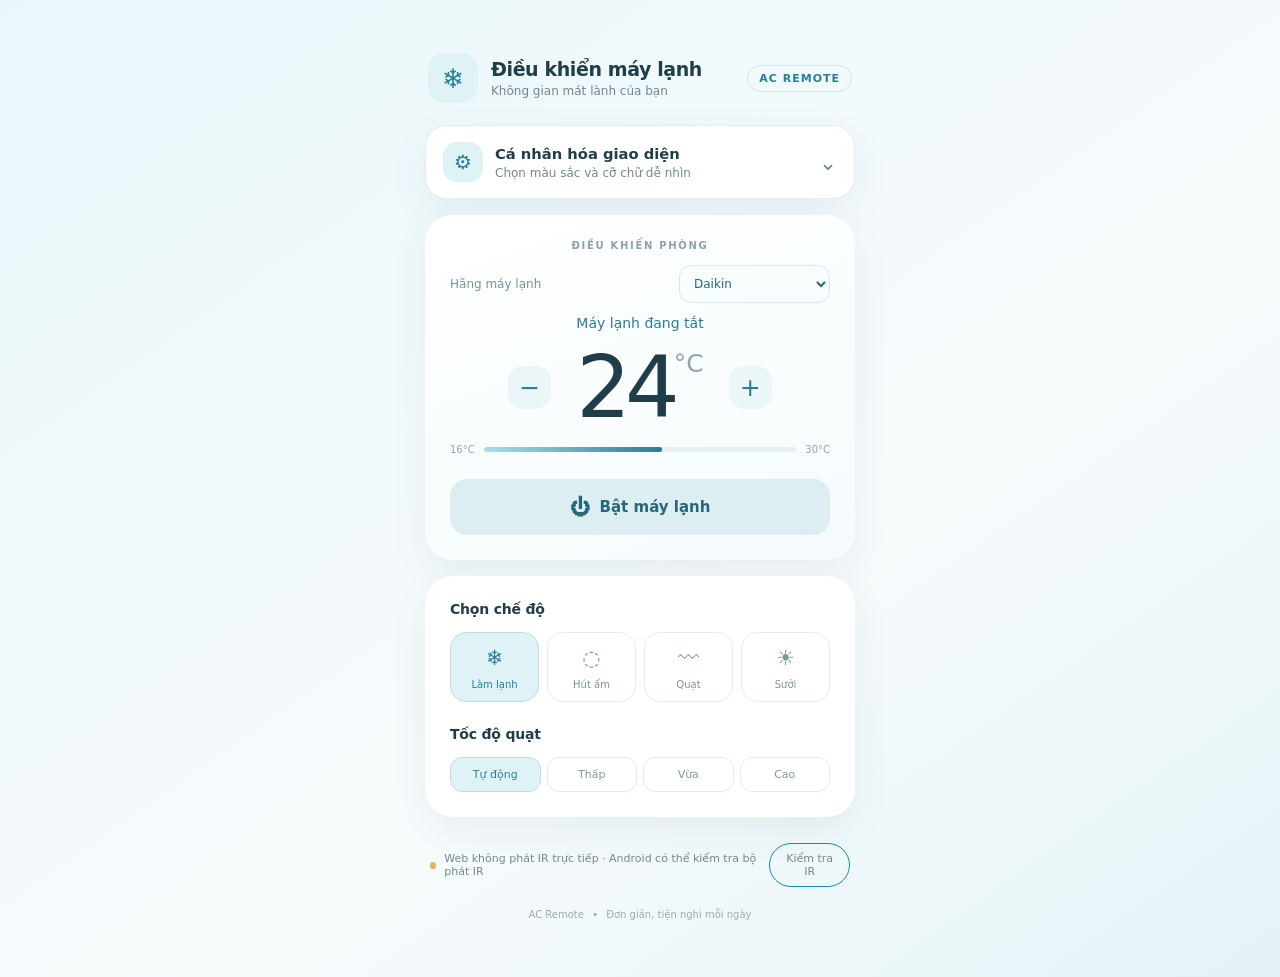
==== android/app/src/main/assets/web/index.html @ bae3f8e5 "Update" ====
<!doctype html>
<html lang="vi"><head><meta charset="utf-8"><meta name="viewport" content="width=device-width,initial-scale=1">
<meta name="theme-color" content="#eaf7fa"><meta name="description" content="Giao diện điều khiển máy lạnh đa thương hiệu">
<link rel="manifest" href="manifest.webmanifest"><link rel="icon" type="image/png" sizes="192x192" href="icons/icon-192.png"><link rel="apple-touch-icon" href="icons/icon-192.png"><link rel="stylesheet" href="style.css"><title>Universal AC Remote</title></head>
<body><main class="app">
<header><div class="brandmark" aria-hidden="true">❄</div><div class="heading"><h1>Điều khiển máy lạnh</h1><p>Không gian mát lành của bạn</p></div><span class="pill">AC REMOTE</span></header>
<section class="settings card" aria-labelledby="settings-title">
  <details id="appearance">
    <summary><span class="settings-icon" aria-hidden="true">⚙</span><span><strong id="settings-title">Cá nhân hóa giao diện</strong><small>Chọn màu sắc và cỡ chữ dễ nhìn</small></span><span class="chevron" aria-hidden="true">⌄</span></summary>
    <div class="settings-body">
      <fieldset><legend>Màu giao diện</legend><div class="palette" role="group" aria-label="Chọn màu giao diện">
        <button type="button" class="swatch selected" data-accent="ocean" aria-label="Xanh biển" title="Xanh biển"><span></span><small>Xanh biển</small></button>
        <button type="button" class="swatch" data-accent="mint" aria-label="Xanh lá" title="Xanh lá"><span></span><small>Xanh lá</small></button>
        <button type="button" class="swatch" data-accent="lavender" aria-label="Tím dịu" title="Tím dịu"><span></span><small>Tím dịu</small></button>
        <button type="button" class="swatch" data-accent="rose" aria-label="Hồng đào" title="Hồng đào"><span></span><small>Hồng đào</small></button>
        <button type="button" class="swatch" data-accent="amber" aria-label="Vàng ấm" title="Vàng ấm"><span></span><small>Vàng ấm</small></button>
      </div></fieldset>
      <fieldset><legend>Cỡ chữ</legend><div class="font-options" role="group" aria-label="Chọn cỡ chữ">
        <button type="button" data-font="small"><span class="font-preview small-a">A</span><span>Nhỏ</span></button>
        <button type="button" data-font="normal" class="selected"><span class="font-preview">A</span><span>Vừa</span></button>
        <button type="button" data-font="large"><span class="font-preview large-a">A</span><span>Lớn</span></button>
      </div></fieldset>
      <button type="button" id="resetAppearance" class="reset-settings">Khôi phục mặc định</button>
    </div>
  </details>
</section>
<section class="room"><div class="eyebrow">ĐIỀU KHIỂN PHÒNG</div><label class="brand-select" for="brand">Hãng máy lạnh<select id="brand"><option>Daikin</option><option>Panasonic</option><option>LG</option><option>Samsung</option><option>Mitsubishi Electric</option><option>Toshiba</option><option>Sharp</option><option>Gree</option><option>Midea</option><option>AUX</option><option>Khác</option></select></label><div class="status" id="status">Đang tắt</div><div class="temperature"><button id="minus" aria-label="Giảm nhiệt độ">−</button><div><strong id="temp">24</strong><span>°C</span></div><button id="plus" aria-label="Tăng nhiệt độ">+</button></div><div class="range">16°C <div class="track"><div id="trackfill"></div></div> 30°C</div><button id="power" class="power"><span>⏻</span><span id="powerText">Bật máy lạnh</span></button></section>
<section class="controls"><h2>Chọn chế độ</h2><div class="mode-grid"><button data-mode="COOL" class="mode selected"><b>❄</b><span>Làm lạnh</span></button><button data-mode="DRY" class="mode"><b>◌</b><span>Hút ẩm</span></button><button data-mode="FAN" class="mode"><b>〰</b><span>Quạt</span></button><button data-mode="HEAT" class="mode"><b>☀</b><span>Sưởi</span></button></div><h2>Tốc độ quạt</h2><div class="fans"><button data-fan="AUTO" class="selected">Tự động</button><button data-fan="LOW">Thấp</button><button data-fan="MED">Vừa</button><button data-fan="HIGH">Cao</button></div></section>
<section class="foot"><span class="dot"></span><span id="hint">Web không phát IR trực tiếp · Android có thể kiểm tra bộ phát IR</span><button type="button" id="checkIr" class="ir-check">Kiểm tra IR</button><button id="install" hidden>Cài ứng dụng</button></section>
<footer>AC Remote <span>•</span> Đơn giản, tiện nghi mỗi ngày</footer>
</main><script src="app.js"></script></body></html>
---- android/app/src/main/assets/web/style.css ----
:root{--bg:#edf8fa;--card:#fff;--ink:#203e4a;--muted:#718891;--blue:#287e98;--blue2:#dff2f6;--line:#e2edef;--soft:#f4fbfc;--shadow:0 14px 38px #24576b12;--font-scale:1}html{font-size:calc(16px * var(--font-scale));scroll-behavior:smooth}button,select{font:inherit}button:focus-visible,select:focus-visible,summary:focus-visible{outline:3px solid color-mix(in srgb,var(--blue) 45%,white);outline-offset:3px}*{box-sizing:border-box}body{margin:0;background:linear-gradient(145deg,#e9f7fa,#f7fbfc 60%,#e4f3f6);font-family:Inter,system-ui,-apple-system,"Segoe UI",sans-serif;color:var(--ink);min-height:100vh;padding:22px}.app{max-width:480px;margin:0 auto}header{display:flex;align-items:center;gap:13px;padding:8px 3px 22px}.brandmark{display:grid;place-items:center;width:50px;height:50px;border-radius:17px;background:#d7f0f5;color:var(--blue);font-size:1.6875rem}h1{font-size:1.1875rem;margin:0 0 4px;letter-spacing:-.4px}header p{font-size:0.75rem;color:var(--muted);margin:0}.pill{margin-left:auto;border:1px solid #cce6ec;border-radius:20px;padding:6px 11px;color:var(--blue);font-size:0.6875rem;font-weight:700;letter-spacing:1px}.room,.controls{background:var(--card);border-radius:28px;padding:25px;box-shadow:var(--shadow);margin-bottom:16px}.room{text-align:center;background:linear-gradient(160deg,#fff,#f5fcfd)}.eyebrow{font-size:0.625rem;font-weight:800;letter-spacing:1.7px;color:#8aa3ac}.status{font-size:0.875rem;color:var(--blue);margin:10px 0 5px}.temperature{display:flex;align-items:center;justify-content:center;gap:25px;margin:5px 0}.temperature>div{display:flex;align-items:flex-start}.temperature strong{font-size:5.375rem;font-weight:300;letter-spacing:-6px;line-height:1.2}.temperature span{font-size:1.5625rem;margin-top:13px;color:#8ca7b0}.temperature button{width:43px;height:43px;border:0;border-radius:15px;background:#eaf6f8;color:var(--blue);font-size:1.5625rem;cursor:pointer}.range{display:flex;align-items:center;gap:9px;color:#91a6ad;font-size:0.625rem}.track{height:5px;flex:1;background:#e5f0f2;border-radius:9px;overflow:hidden}.track div{height:100%;width:57%;background:linear-gradient(90deg,#a8dfe9,#287e98);border-radius:9px}.power{display:flex;align-items:center;justify-content:center;gap:10px;width:100%;margin-top:24px;padding:16px;border:0;border-radius:17px;background:var(--blue);color:white;font-weight:700;font-size:0.9375rem;box-shadow:0 9px 18px #287e9833;cursor:pointer}.power span:first-child{font-size:1.25rem}.power.off{background:#dceef2;color:#28677a;box-shadow:none}h2{font-size:0.875rem;margin:0 0 15px;letter-spacing:-.2px}.mode-grid{display:grid;grid-template-columns:repeat(4,1fr);gap:8px;margin-bottom:24px}.mode{border:1px solid var(--line);border-radius:16px;background:#fff;padding:13px 3px 11px;display:flex;flex-direction:column;align-items:center;gap:9px;color:#7e959d;cursor:pointer}.mode b{font-size:1.3125rem;font-weight:500}.mode span{font-size:0.625rem}.mode.selected,.fans button.selected{background:var(--blue2);border-color:#bfe4eb;color:var(--blue)}.fans{display:grid;grid-template-columns:repeat(4,1fr);gap:6px}.fans button{padding:10px 2px;border:1px solid var(--line);background:white;border-radius:12px;color:#81969e;font-size:0.6875rem;cursor:pointer}.foot{display:flex;align-items:center;gap:8px;padding:10px 5px;color:var(--muted);font-size:0.6875rem}.dot{width:7px;height:7px;border-radius:50%;background:#e8b15b}#install{margin-left:auto;border:0;background:#dceff3;color:var(--blue);border-radius:10px;padding:7px 10px}footer{text-align:center;color:#9aadb4;font-size:0.625rem;padding:12px}footer span{padding:0 5px}@media(min-width:700px){body{padding:45px}.app{max-width:430px}}@media(max-width:360px){body{padding:12px}.room,.controls{padding:20px}.temperature strong{font-size:4.5rem}.mode-grid{gap:5px}}

.brand-select{display:flex;align-items:center;justify-content:space-between;gap:12px;margin:14px 0 12px;text-align:left;font-size:0.75rem;color:#7b929b}.brand-select select{max-width:60%;border:1px solid #d8e9ed;border-radius:12px;background:#f7fcfd;color:#28677a;padding:10px;font:inherit;outline:none}


/* Personalization and accessibility */
body{background:linear-gradient(145deg,var(--page-a,#e9f7fa),#f7fbfc 60%,var(--page-b,#e4f3f6));transition:background .2s,color .2s}
.heading{min-width:0}.pill{white-space:nowrap}.settings{background:var(--card);border:1px solid var(--line);border-radius:22px;padding:0 17px;margin:0 0 16px;box-shadow:var(--shadow)}
#appearance summary{list-style:none;display:flex;align-items:center;gap:12px;padding:16px 0;cursor:pointer;min-height:68px}#appearance summary::-webkit-details-marker{display:none}.settings-icon{width:40px;height:40px;border-radius:14px;background:var(--blue2);color:var(--blue);display:grid;place-items:center;font-size:1.25rem;flex-shrink:0}.settings summary strong{display:block;font-size:.92rem;color:var(--ink)}.settings summary small{display:block;color:var(--muted);font-size:.75rem;margin-top:4px}.chevron{margin-left:auto;color:var(--muted);font-size:1.35rem;transition:transform .2s}#appearance[open] .chevron{transform:rotate(180deg)}
.settings-body{border-top:1px solid var(--line);padding:16px 0 18px}.settings fieldset{border:0;padding:0;margin:0 0 19px;min-width:0}.settings legend{font-weight:750;font-size:.82rem;margin-bottom:12px;color:var(--ink)}.palette{display:grid;grid-template-columns:repeat(5,minmax(0,1fr));gap:6px}.swatch{display:flex;flex-direction:column;align-items:center;gap:7px;min-width:0;padding:8px 2px;border:1px solid transparent;border-radius:14px;background:transparent;color:var(--muted);cursor:pointer}.swatch>span{display:block;width:29px;height:29px;border-radius:50%;background:var(--swatch);box-shadow:inset 0 0 0 3px #ffffffaa}.swatch small{font-size:.64rem;white-space:nowrap}.swatch.selected{border-color:var(--blue);background:var(--soft);color:var(--ink)}.swatch.selected>span{outline:2px solid var(--blue);outline-offset:2px}
.swatch[data-accent="ocean"]{--swatch:#287e98}.swatch[data-accent="mint"]{--swatch:#36866e}.swatch[data-accent="lavender"]{--swatch:#8068b5}.swatch[data-accent="rose"]{--swatch:#c45e78}.swatch[data-accent="amber"]{--swatch:#b87826}
.font-options{display:grid;grid-template-columns:repeat(3,1fr);gap:8px}.font-options button{display:flex;align-items:center;justify-content:center;gap:8px;padding:10px 5px;border:1px solid var(--line);border-radius:13px;background:var(--card);color:var(--muted);cursor:pointer}.font-options button.selected{border-color:var(--blue);background:var(--blue2);color:var(--blue);font-weight:700}.font-preview{font-size:1rem;font-weight:800}.small-a{font-size:.8rem}.large-a{font-size:1.3rem}.reset-settings{border:0;background:transparent;color:var(--blue);padding:5px 0;font-size:.78rem;font-weight:700;cursor:pointer}
:root[data-accent="mint"]{--blue:#36866e;--blue2:#e0f4eb;--line:#e1eee8;--soft:#f3fbf6;--page-a:#eaf8f0;--page-b:#e2f3e9}
:root[data-accent="lavender"]{--blue:#8068b5;--blue2:#eee8fa;--line:#e9e3f2;--soft:#faf7ff;--page-a:#f3effb;--page-b:#e9e2f7}
:root[data-accent="rose"]{--blue:#c45e78;--blue2:#fbe8ee;--line:#f1e2e7;--soft:#fff7f9;--page-a:#fff0f4;--page-b:#f9e5eb}
:root[data-accent="amber"]{--blue:#b87826;--blue2:#fbefd9;--line:#f0e7d7;--soft:#fffbf3;--page-a:#fff7e8;--page-b:#f8ecd5}
.room{background:linear-gradient(160deg,var(--card),var(--soft))}.temperature button,.mode,.fans button,.brand-select select{transition:background .15s,border-color .15s,transform .15s}.temperature button:active,.power:active,.mode:active,.fans button:active{transform:scale(.97)}.mode.selected,.fans button.selected{background:var(--blue2);border-color:color-mix(in srgb,var(--blue) 28%,white);color:var(--blue)}.power{background:var(--blue)}.brandmark{background:var(--blue2);color:var(--blue)}
@media(max-width:360px){.palette{gap:2px}.swatch small{font-size:.58rem}.settings{padding:0 13px}.settings-body{padding-bottom:14px}}
@media(prefers-reduced-motion:reduce){*,*::before,*::after{scroll-behavior:auto!important;transition:none!important;animation:none!important}}

.ir-check{border:1px solid var(--accent,#168aad);border-radius:999px;padding:8px 12px;background:transparent;color:inherit;font:inherit;cursor:pointer}.ir-check:focus-visible{outline:2px solid currentColor;outline-offset:2px}
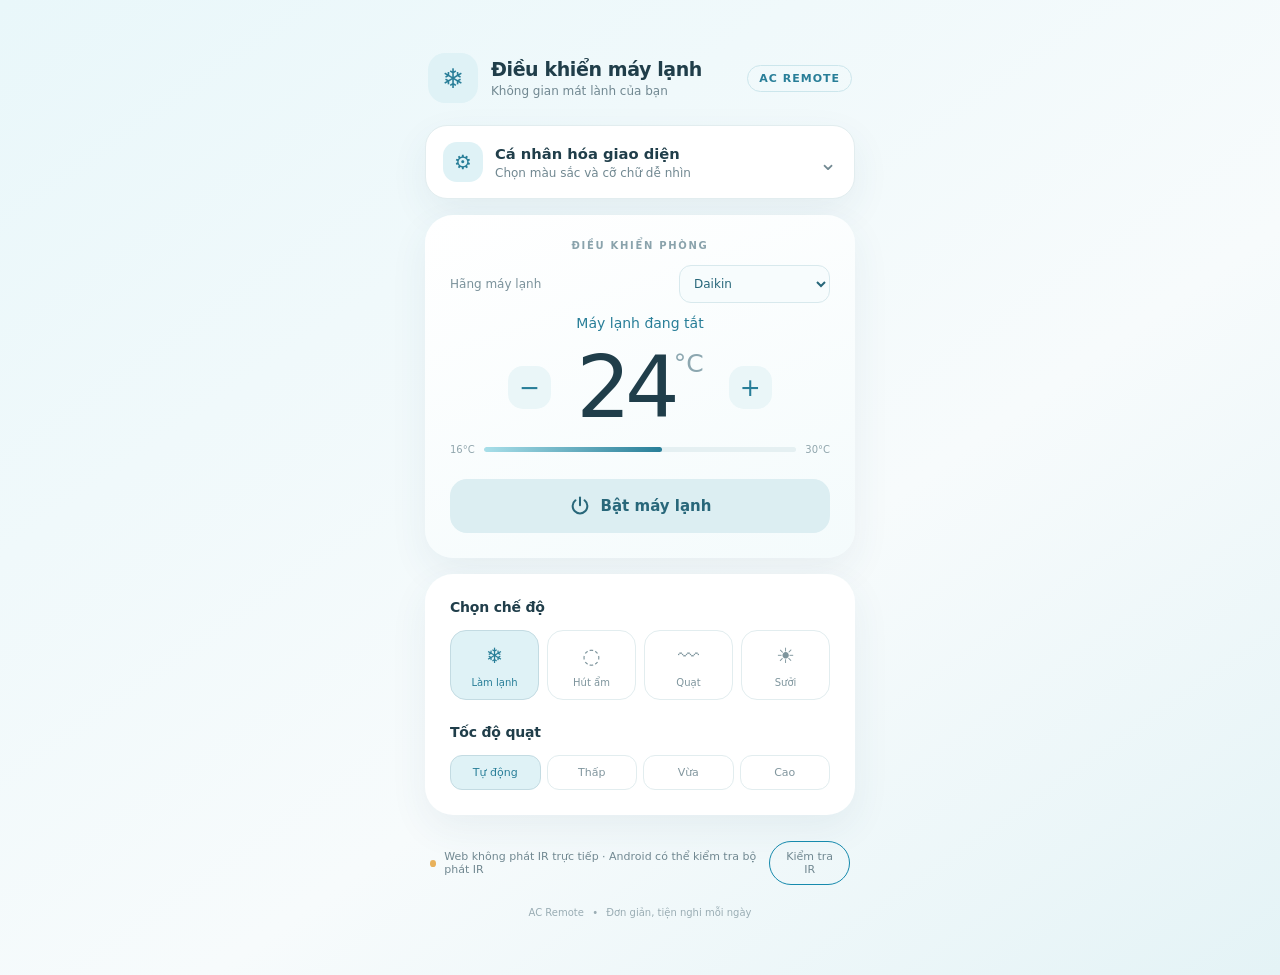
==== commit a9c887fb: "Update new version" ====
--- a/android/app/src/main/assets/web/index.html
+++ b/android/app/src/main/assets/web/index.html
@@ -24,7 +24,7 @@
     </div>
   </details>
 </section>
-<section class="room"><div class="eyebrow">ĐIỀU KHIỂN PHÒNG</div><label class="brand-select" for="brand">Hãng máy lạnh<select id="brand"><option>Daikin</option><option>Panasonic</option><option>LG</option><option>Samsung</option><option>Mitsubishi Electric</option><option>Toshiba</option><option>Sharp</option><option>Gree</option><option>Midea</option><option>AUX</option><option>Khác</option></select></label><div class="status" id="status">Đang tắt</div><div class="temperature"><button id="minus" aria-label="Giảm nhiệt độ">−</button><div><strong id="temp">24</strong><span>°C</span></div><button id="plus" aria-label="Tăng nhiệt độ">+</button></div><div class="range">16°C <div class="track"><div id="trackfill"></div></div> 30°C</div><button id="power" class="power"><span>⏻</span><span id="powerText">Bật máy lạnh</span></button></section>
+<section class="room"><div class="eyebrow">ĐIỀU KHIỂN PHÒNG</div><label class="brand-select" for="brand">Hãng máy lạnh<select id="brand"><option>Daikin</option><option>Panasonic</option><option>LG</option><option>Samsung</option><option>Mitsubishi Electric</option><option>Toshiba</option><option>Sharp</option><option>Gree</option><option>Midea</option><option>AUX</option><option>Khác</option></select></label><div class="status" id="status">Đang tắt</div><div class="temperature"><button id="minus" aria-label="Giảm nhiệt độ">−</button><div><strong id="temp">24</strong><span>°C</span></div><button id="plus" aria-label="Tăng nhiệt độ">+</button></div><div class="range">16°C <div class="track"><div id="trackfill"></div></div> 30°C</div><button id="power" class="power" type="button" aria-label="Bật máy lạnh" aria-pressed="false"><svg class="power-icon" viewBox="0 0 24 24" width="22" height="22" aria-hidden="true" focusable="false"><path d="M12 2.75v8.5" fill="none" stroke="currentColor" stroke-width="2.2" stroke-linecap="round"/><path d="M7.05 5.8a8 8 0 1 0 9.9 0" fill="none" stroke="currentColor" stroke-width="2.2" stroke-linecap="round" stroke-linejoin="round"/></svg><span id="powerText">Bật máy lạnh</span></button></section>
 <section class="controls"><h2>Chọn chế độ</h2><div class="mode-grid"><button data-mode="COOL" class="mode selected"><b>❄</b><span>Làm lạnh</span></button><button data-mode="DRY" class="mode"><b>◌</b><span>Hút ẩm</span></button><button data-mode="FAN" class="mode"><b>〰</b><span>Quạt</span></button><button data-mode="HEAT" class="mode"><b>☀</b><span>Sưởi</span></button></div><h2>Tốc độ quạt</h2><div class="fans"><button data-fan="AUTO" class="selected">Tự động</button><button data-fan="LOW">Thấp</button><button data-fan="MED">Vừa</button><button data-fan="HIGH">Cao</button></div></section>
 <section class="foot"><span class="dot"></span><span id="hint">Web không phát IR trực tiếp · Android có thể kiểm tra bộ phát IR</span><button type="button" id="checkIr" class="ir-check">Kiểm tra IR</button><button id="install" hidden>Cài ứng dụng</button></section>
 <footer>AC Remote <span>•</span> Đơn giản, tiện nghi mỗi ngày</footer>
--- a/android/app/src/main/assets/web/style.css
+++ b/android/app/src/main/assets/web/style.css
@@ -1,4 +1,4 @@
-:root{--bg:#edf8fa;--card:#fff;--ink:#203e4a;--muted:#718891;--blue:#287e98;--blue2:#dff2f6;--line:#e2edef;--soft:#f4fbfc;--shadow:0 14px 38px #24576b12;--font-scale:1}html{font-size:calc(16px * var(--font-scale));scroll-behavior:smooth}button,select{font:inherit}button:focus-visible,select:focus-visible,summary:focus-visible{outline:3px solid color-mix(in srgb,var(--blue) 45%,white);outline-offset:3px}*{box-sizing:border-box}body{margin:0;background:linear-gradient(145deg,#e9f7fa,#f7fbfc 60%,#e4f3f6);font-family:Inter,system-ui,-apple-system,"Segoe UI",sans-serif;color:var(--ink);min-height:100vh;padding:22px}.app{max-width:480px;margin:0 auto}header{display:flex;align-items:center;gap:13px;padding:8px 3px 22px}.brandmark{display:grid;place-items:center;width:50px;height:50px;border-radius:17px;background:#d7f0f5;color:var(--blue);font-size:1.6875rem}h1{font-size:1.1875rem;margin:0 0 4px;letter-spacing:-.4px}header p{font-size:0.75rem;color:var(--muted);margin:0}.pill{margin-left:auto;border:1px solid #cce6ec;border-radius:20px;padding:6px 11px;color:var(--blue);font-size:0.6875rem;font-weight:700;letter-spacing:1px}.room,.controls{background:var(--card);border-radius:28px;padding:25px;box-shadow:var(--shadow);margin-bottom:16px}.room{text-align:center;background:linear-gradient(160deg,#fff,#f5fcfd)}.eyebrow{font-size:0.625rem;font-weight:800;letter-spacing:1.7px;color:#8aa3ac}.status{font-size:0.875rem;color:var(--blue);margin:10px 0 5px}.temperature{display:flex;align-items:center;justify-content:center;gap:25px;margin:5px 0}.temperature>div{display:flex;align-items:flex-start}.temperature strong{font-size:5.375rem;font-weight:300;letter-spacing:-6px;line-height:1.2}.temperature span{font-size:1.5625rem;margin-top:13px;color:#8ca7b0}.temperature button{width:43px;height:43px;border:0;border-radius:15px;background:#eaf6f8;color:var(--blue);font-size:1.5625rem;cursor:pointer}.range{display:flex;align-items:center;gap:9px;color:#91a6ad;font-size:0.625rem}.track{height:5px;flex:1;background:#e5f0f2;border-radius:9px;overflow:hidden}.track div{height:100%;width:57%;background:linear-gradient(90deg,#a8dfe9,#287e98);border-radius:9px}.power{display:flex;align-items:center;justify-content:center;gap:10px;width:100%;margin-top:24px;padding:16px;border:0;border-radius:17px;background:var(--blue);color:white;font-weight:700;font-size:0.9375rem;box-shadow:0 9px 18px #287e9833;cursor:pointer}.power span:first-child{font-size:1.25rem}.power.off{background:#dceef2;color:#28677a;box-shadow:none}h2{font-size:0.875rem;margin:0 0 15px;letter-spacing:-.2px}.mode-grid{display:grid;grid-template-columns:repeat(4,1fr);gap:8px;margin-bottom:24px}.mode{border:1px solid var(--line);border-radius:16px;background:#fff;padding:13px 3px 11px;display:flex;flex-direction:column;align-items:center;gap:9px;color:#7e959d;cursor:pointer}.mode b{font-size:1.3125rem;font-weight:500}.mode span{font-size:0.625rem}.mode.selected,.fans button.selected{background:var(--blue2);border-color:#bfe4eb;color:var(--blue)}.fans{display:grid;grid-template-columns:repeat(4,1fr);gap:6px}.fans button{padding:10px 2px;border:1px solid var(--line);background:white;border-radius:12px;color:#81969e;font-size:0.6875rem;cursor:pointer}.foot{display:flex;align-items:center;gap:8px;padding:10px 5px;color:var(--muted);font-size:0.6875rem}.dot{width:7px;height:7px;border-radius:50%;background:#e8b15b}#install{margin-left:auto;border:0;background:#dceff3;color:var(--blue);border-radius:10px;padding:7px 10px}footer{text-align:center;color:#9aadb4;font-size:0.625rem;padding:12px}footer span{padding:0 5px}@media(min-width:700px){body{padding:45px}.app{max-width:430px}}@media(max-width:360px){body{padding:12px}.room,.controls{padding:20px}.temperature strong{font-size:4.5rem}.mode-grid{gap:5px}}
+:root{--bg:#edf8fa;--card:#fff;--ink:#203e4a;--muted:#718891;--blue:#287e98;--blue2:#dff2f6;--line:#e2edef;--soft:#f4fbfc;--shadow:0 14px 38px #24576b12;--font-scale:1}html{font-size:calc(16px * var(--font-scale));scroll-behavior:smooth}button,select{font:inherit}button:focus-visible,select:focus-visible,summary:focus-visible{outline:3px solid color-mix(in srgb,var(--blue) 45%,white);outline-offset:3px}*{box-sizing:border-box}body{margin:0;background:linear-gradient(145deg,#e9f7fa,#f7fbfc 60%,#e4f3f6);font-family:Inter,system-ui,-apple-system,"Segoe UI",sans-serif;color:var(--ink);min-height:100vh;padding:22px}.app{max-width:480px;margin:0 auto}header{display:flex;align-items:center;gap:13px;padding:8px 3px 22px}.brandmark{display:grid;place-items:center;width:50px;height:50px;border-radius:17px;background:#d7f0f5;color:var(--blue);font-size:1.6875rem}h1{font-size:1.1875rem;margin:0 0 4px;letter-spacing:-.4px}header p{font-size:0.75rem;color:var(--muted);margin:0}.pill{margin-left:auto;border:1px solid #cce6ec;border-radius:20px;padding:6px 11px;color:var(--blue);font-size:0.6875rem;font-weight:700;letter-spacing:1px}.room,.controls{background:var(--card);border-radius:28px;padding:25px;box-shadow:var(--shadow);margin-bottom:16px}.room{text-align:center;background:linear-gradient(160deg,#fff,#f5fcfd)}.eyebrow{font-size:0.625rem;font-weight:800;letter-spacing:1.7px;color:#8aa3ac}.status{font-size:0.875rem;color:var(--blue);margin:10px 0 5px}.temperature{display:flex;align-items:center;justify-content:center;gap:25px;margin:5px 0}.temperature>div{display:flex;align-items:flex-start}.temperature strong{font-size:5.375rem;font-weight:300;letter-spacing:-6px;line-height:1.2}.temperature span{font-size:1.5625rem;margin-top:13px;color:#8ca7b0}.temperature button{width:43px;height:43px;border:0;border-radius:15px;background:#eaf6f8;color:var(--blue);font-size:1.5625rem;cursor:pointer}.range{display:flex;align-items:center;gap:9px;color:#91a6ad;font-size:0.625rem}.track{height:5px;flex:1;background:#e5f0f2;border-radius:9px;overflow:hidden}.track div{height:100%;width:57%;background:linear-gradient(90deg,#a8dfe9,#287e98);border-radius:9px}.power{display:flex;align-items:center;justify-content:center;gap:10px;width:100%;margin-top:24px;padding:16px;border:0;border-radius:17px;background:var(--blue);color:white;font-weight:700;font-size:0.9375rem;box-shadow:0 9px 18px #287e9833;cursor:pointer}.power-icon{display:block;flex:0 0 22px;width:22px;height:22px;stroke:currentColor;overflow:visible}.power.off{background:#dceef2;color:#28677a;box-shadow:none}h2{font-size:0.875rem;margin:0 0 15px;letter-spacing:-.2px}.mode-grid{display:grid;grid-template-columns:repeat(4,1fr);gap:8px;margin-bottom:24px}.mode{border:1px solid var(--line);border-radius:16px;background:#fff;padding:13px 3px 11px;display:flex;flex-direction:column;align-items:center;gap:9px;color:#7e959d;cursor:pointer}.mode b{font-size:1.3125rem;font-weight:500}.mode span{font-size:0.625rem}.mode.selected,.fans button.selected{background:var(--blue2);border-color:#bfe4eb;color:var(--blue)}.fans{display:grid;grid-template-columns:repeat(4,1fr);gap:6px}.fans button{padding:10px 2px;border:1px solid var(--line);background:white;border-radius:12px;color:#81969e;font-size:0.6875rem;cursor:pointer}.foot{display:flex;align-items:center;gap:8px;padding:10px 5px;color:var(--muted);font-size:0.6875rem}.dot{width:7px;height:7px;border-radius:50%;background:#e8b15b}#install{margin-left:auto;border:0;background:#dceff3;color:var(--blue);border-radius:10px;padding:7px 10px}footer{text-align:center;color:#9aadb4;font-size:0.625rem;padding:12px}footer span{padding:0 5px}@media(min-width:700px){body{padding:45px}.app{max-width:430px}}@media(max-width:360px){body{padding:12px}.room,.controls{padding:20px}.temperature strong{font-size:4.5rem}.mode-grid{gap:5px}}
 
 .brand-select{display:flex;align-items:center;justify-content:space-between;gap:12px;margin:14px 0 12px;text-align:left;font-size:0.75rem;color:#7b929b}.brand-select select{max-width:60%;border:1px solid #d8e9ed;border-radius:12px;background:#f7fcfd;color:#28677a;padding:10px;font:inherit;outline:none}
 
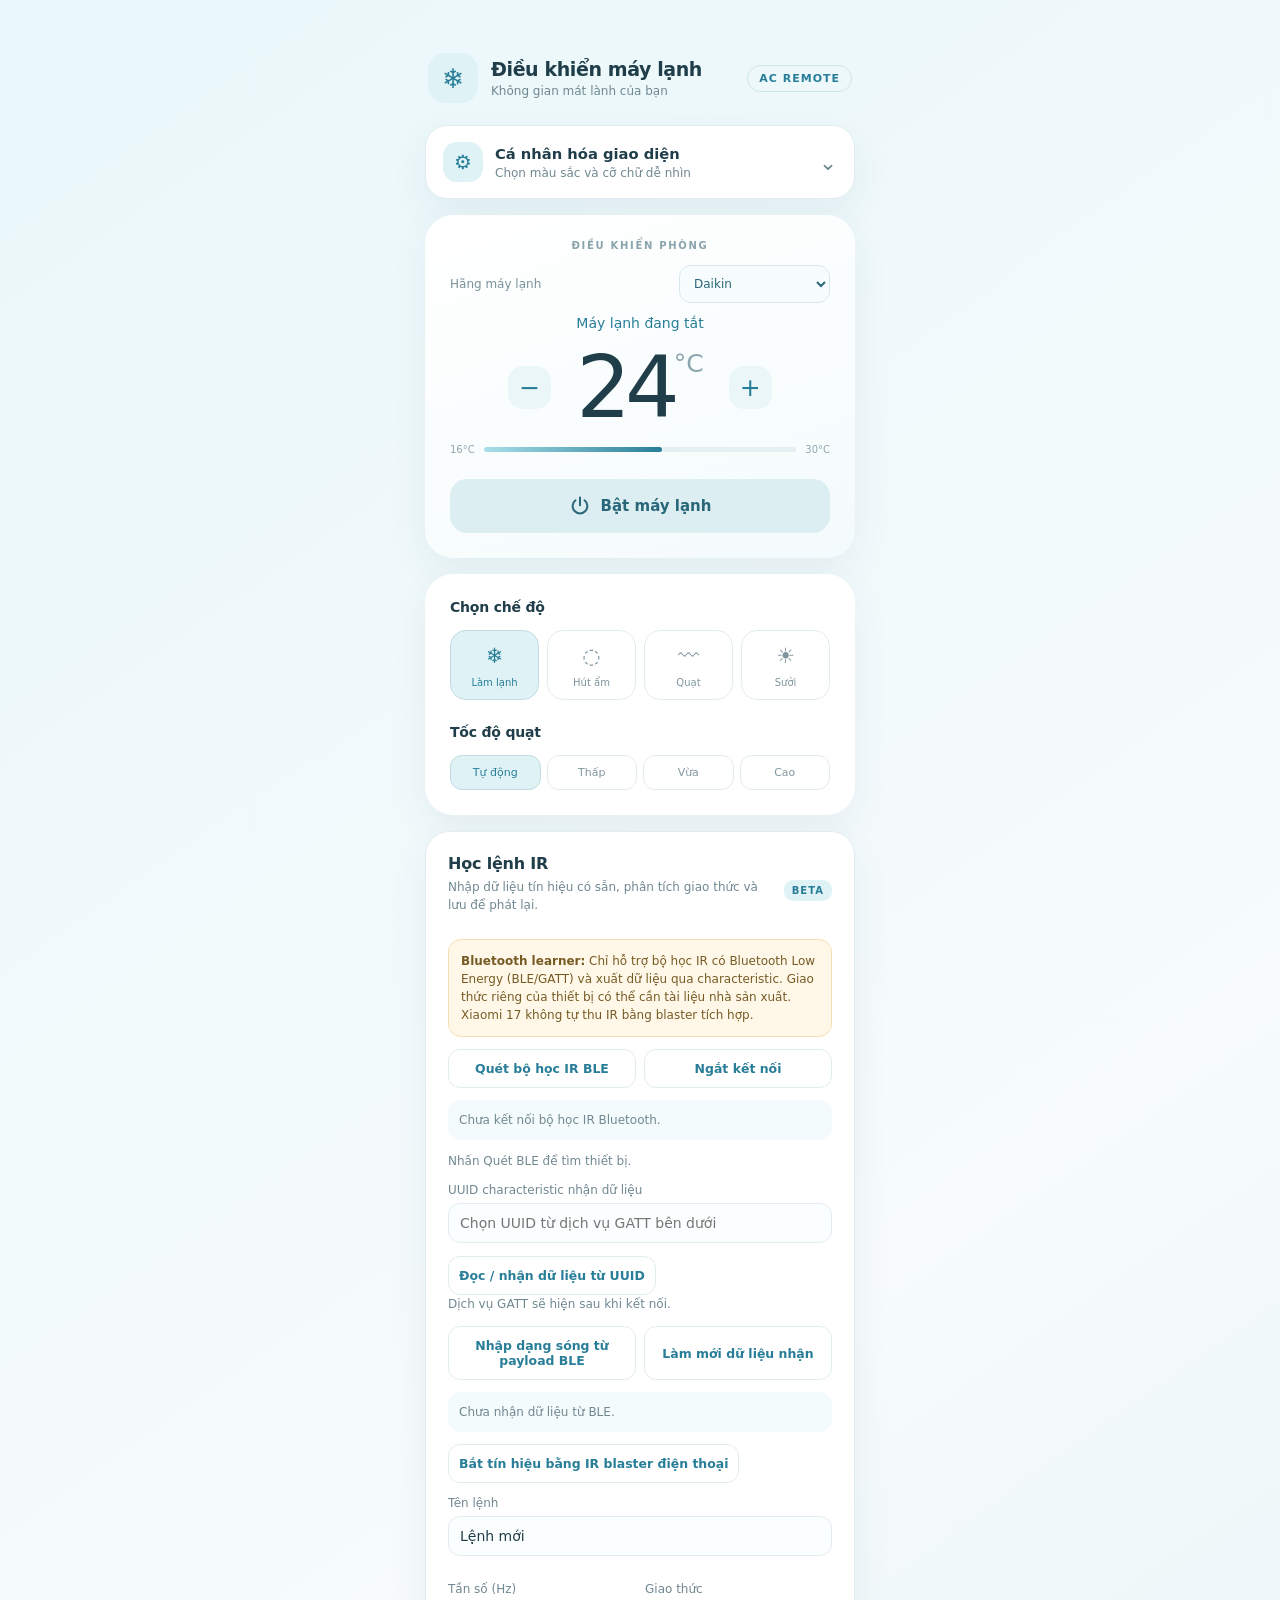
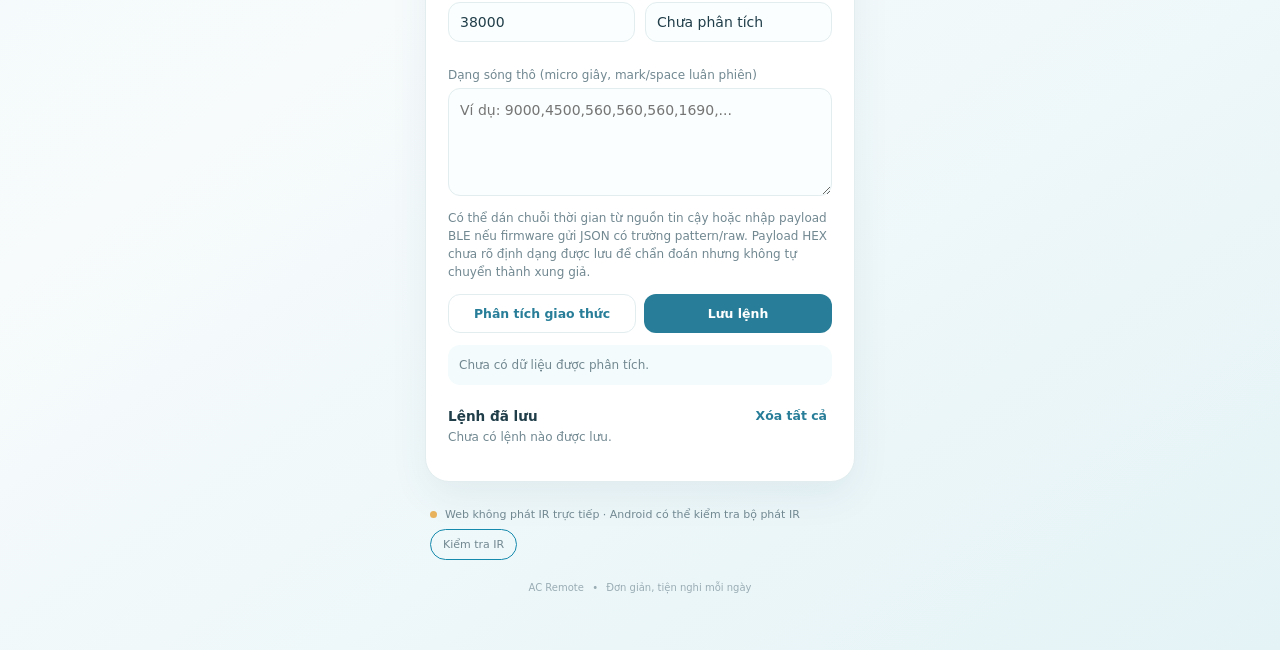
==== commit 22e88c14: "Update new version" ====
--- a/android/app/src/main/assets/web/index.html
+++ b/android/app/src/main/assets/web/index.html
@@ -24,8 +24,30 @@
     </div>
   </details>
 </section>
-<section class="room"><div class="eyebrow">ĐIỀU KHIỂN PHÒNG</div><label class="brand-select" for="brand">Hãng máy lạnh<select id="brand"><option>Daikin</option><option>Panasonic</option><option>LG</option><option>Samsung</option><option>Mitsubishi Electric</option><option>Toshiba</option><option>Sharp</option><option>Gree</option><option>Midea</option><option>AUX</option><option>Khác</option></select></label><div class="status" id="status">Đang tắt</div><div class="temperature"><button id="minus" aria-label="Giảm nhiệt độ">−</button><div><strong id="temp">24</strong><span>°C</span></div><button id="plus" aria-label="Tăng nhiệt độ">+</button></div><div class="range">16°C <div class="track"><div id="trackfill"></div></div> 30°C</div><button id="power" class="power" type="button" aria-label="Bật máy lạnh" aria-pressed="false"><svg class="power-icon" viewBox="0 0 24 24" width="22" height="22" aria-hidden="true" focusable="false"><path d="M12 2.75v8.5" fill="none" stroke="currentColor" stroke-width="2.2" stroke-linecap="round"/><path d="M7.05 5.8a8 8 0 1 0 9.9 0" fill="none" stroke="currentColor" stroke-width="2.2" stroke-linecap="round" stroke-linejoin="round"/></svg><span id="powerText">Bật máy lạnh</span></button></section>
+<section class="room"><div class="eyebrow">ĐIỀU KHIỂN PHÒNG</div><label class="brand-select" for="brand">Hãng máy lạnh<select id="brand"><option>Daikin</option><option>Panasonic</option><option>LG</option><option>Samsung</option><option>Mitsubishi Electric</option><option>Toshiba</option><option>Sharp</option><option>Gree</option><option>Midea</option><option>Casper</option><option>AUX</option><option>Khác</option></select></label><div class="status" id="status">Đang tắt</div><div class="temperature"><button id="minus" aria-label="Giảm nhiệt độ">−</button><div><strong id="temp">24</strong><span>°C</span></div><button id="plus" aria-label="Tăng nhiệt độ">+</button></div><div class="range">16°C <div class="track"><div id="trackfill"></div></div> 30°C</div><button id="power" class="power" type="button" aria-label="Bật máy lạnh" aria-pressed="false"><svg class="power-icon" viewBox="0 0 24 24" width="22" height="22" aria-hidden="true" focusable="false"><path d="M12 2.75v8.5" fill="none" stroke="currentColor" stroke-width="2.2" stroke-linecap="round"/><path d="M7.05 5.8a8 8 0 1 0 9.9 0" fill="none" stroke="currentColor" stroke-width="2.2" stroke-linecap="round" stroke-linejoin="round"/></svg><span id="powerText">Bật máy lạnh</span></button></section>
 <section class="controls"><h2>Chọn chế độ</h2><div class="mode-grid"><button data-mode="COOL" class="mode selected"><b>❄</b><span>Làm lạnh</span></button><button data-mode="DRY" class="mode"><b>◌</b><span>Hút ẩm</span></button><button data-mode="FAN" class="mode"><b>〰</b><span>Quạt</span></button><button data-mode="HEAT" class="mode"><b>☀</b><span>Sưởi</span></button></div><h2>Tốc độ quạt</h2><div class="fans"><button data-fan="AUTO" class="selected">Tự động</button><button data-fan="LOW">Thấp</button><button data-fan="MED">Vừa</button><button data-fan="HIGH">Cao</button></div></section>
+
+<section class="learn card" aria-labelledby="learn-title">
+  <div class="learn-heading"><div><h2 id="learn-title">Học lệnh IR</h2><p>Nhập dữ liệu tín hiệu có sẵn, phân tích giao thức và lưu để phát lại.</p></div><span class="learn-badge">BETA</span></div>
+  <div class="learn-warning"><strong>Bluetooth learner:</strong> Chỉ hỗ trợ bộ học IR có Bluetooth Low Energy (BLE/GATT) và xuất dữ liệu qua characteristic. Giao thức riêng của thiết bị có thể cần tài liệu nhà sản xuất. Xiaomi 17 không tự thu IR bằng blaster tích hợp.</div>
+  <div class="learn-actions"><button type="button" id="scanBle" class="secondary-action">Quét bộ học IR BLE</button><button type="button" id="disconnectBle" class="secondary-action">Ngắt kết nối</button></div>
+  <div id="bleStatus" class="learn-result" role="status" aria-live="polite">Chưa kết nối bộ học IR Bluetooth.</div>
+  <div id="bleDevices" class="learned-list"><p class="learn-help">Nhấn Quét BLE để tìm thiết bị.</p></div>
+  <label class="learn-field">UUID characteristic nhận dữ liệu<input id="bleCharacteristicUuid" type="text" placeholder="Chọn UUID từ dịch vụ GATT bên dưới"></label>
+  <button type="button" id="subscribeBle" class="secondary-action">Đọc / nhận dữ liệu từ UUID</button>
+  <div id="bleServices" class="learned-list"><p class="learn-help">Dịch vụ GATT sẽ hiện sau khi kết nối.</p></div>
+  <div class="learn-actions"><button type="button" id="importBleCapture" class="secondary-action">Nhập dạng sóng từ payload BLE</button><button type="button" id="refreshBleCapture" class="secondary-action">Làm mới dữ liệu nhận</button></div>
+  <div id="bleCapturePreview" class="learn-result" role="status" aria-live="polite">Chưa nhận dữ liệu từ BLE.</div>
+  <button type="button" id="captureIr" class="secondary-action">Bắt tín hiệu bằng IR blaster điện thoại</button>
+  <label class="learn-field">Tên lệnh<input id="learnName" type="text" maxlength="60" placeholder="Ví dụ: Bật máy lạnh" value="Lệnh mới"></label>
+  <div class="learn-row"><label class="learn-field">Tần số (Hz)<input id="learnFrequency" type="number" min="20000" max="60000" step="1000" value="38000"></label><label class="learn-field">Giao thức<input id="learnProtocol" type="text" readonly value="Chưa phân tích"></label></div>
+  <label class="learn-field">Dạng sóng thô (micro giây, mark/space luân phiên)<textarea id="learnRaw" rows="4" placeholder="Ví dụ: 9000,4500,560,560,560,1690,..."></textarea></label>
+  <p class="learn-help">Có thể dán chuỗi thời gian từ nguồn tin cậy hoặc nhập payload BLE nếu firmware gửi JSON có trường pattern/raw. Payload HEX chưa rõ định dạng được lưu để chẩn đoán nhưng không tự chuyển thành xung giả.</p>
+  <div class="learn-actions"><button type="button" id="analyzeIr" class="secondary-action">Phân tích giao thức</button><button type="button" id="saveLearnedIr" class="primary-action">Lưu lệnh</button></div>
+  <div id="learnResult" class="learn-result" role="status" aria-live="polite">Chưa có dữ liệu được phân tích.</div>
+  <div class="saved-heading"><strong>Lệnh đã lưu</strong><button type="button" id="clearLearnedIr" class="text-action">Xóa tất cả</button></div>
+  <div id="learnedList" class="learned-list"><p class="learn-help">Chưa có lệnh nào được lưu.</p></div>
+</section>
 <section class="foot"><span class="dot"></span><span id="hint">Web không phát IR trực tiếp · Android có thể kiểm tra bộ phát IR</span><button type="button" id="checkIr" class="ir-check">Kiểm tra IR</button><button id="install" hidden>Cài ứng dụng</button></section>
 <footer>AC Remote <span>•</span> Đơn giản, tiện nghi mỗi ngày</footer>
 </main><script src="app.js"></script></body></html>
--- a/android/app/src/main/assets/web/style.css
+++ b/android/app/src/main/assets/web/style.css
@@ -19,3 +19,5 @@
 @media(prefers-reduced-motion:reduce){*,*::before,*::after{scroll-behavior:auto!important;transition:none!important;animation:none!important}}
 
 .ir-check{border:1px solid var(--accent,#168aad);border-radius:999px;padding:8px 12px;background:transparent;color:inherit;font:inherit;cursor:pointer}.ir-check:focus-visible{outline:2px solid currentColor;outline-offset:2px}
+
+.learn{background:var(--card);border:1px solid var(--line);border-radius:24px;padding:22px;margin:0 0 16px;box-shadow:var(--shadow)}.learn-heading,.saved-heading{display:flex;align-items:center;justify-content:space-between;gap:10px}.learn-heading h2{font-size:1rem;margin:0 0 5px}.learn-heading p,.learn-help{font-size:.75rem;line-height:1.5;color:var(--muted);margin:0 0 13px}.learn-badge{font-size:.625rem;letter-spacing:1px;font-weight:800;color:var(--blue);background:var(--blue2);padding:5px 8px;border-radius:9px}.learn-warning{background:#fff8e9;border:1px solid #f2dfb4;color:#775b24;border-radius:13px;padding:12px;font-size:.75rem;line-height:1.5;margin:12px 0}.learn-field{display:flex;flex-direction:column;gap:6px;color:var(--muted);font-size:.75rem;margin:13px 0}.learn-field input,.learn-field textarea{width:100%;border:1px solid var(--line);border-radius:12px;padding:11px;background:#fbfefe;color:var(--ink);font:inherit;font-size:.875rem;min-width:0}.learn-field textarea{resize:vertical;line-height:1.5}.learn-row{display:grid;grid-template-columns:1fr 1fr;gap:10px}.learn-actions{display:grid;grid-template-columns:1fr 1fr;gap:8px}.secondary-action,.primary-action,.text-action,.saved-play,.saved-delete{border-radius:12px;padding:11px 10px;font:inherit;font-size:.78rem;font-weight:700;cursor:pointer}.secondary-action{border:1px solid var(--line);background:#fff;color:var(--blue)}.primary-action{border:0;background:var(--blue);color:#fff}.learn-result{margin:12px 0;padding:11px;border-radius:12px;background:var(--soft);color:var(--muted);font-size:.75rem;line-height:1.5;overflow-wrap:anywhere}.saved-heading{margin-top:18px;font-size:.85rem}.text-action{border:0;background:transparent;color:var(--blue);padding:5px}.learned-item{display:flex;align-items:center;gap:8px;border:1px solid var(--line);border-radius:12px;padding:10px;margin-top:8px}.learned-meta{flex:1;min-width:0}.learned-meta strong{display:block;font-size:.8rem;overflow-wrap:anywhere}.learned-meta small{display:block;font-size:.68rem;color:var(--muted);margin-top:3px}.saved-play,.saved-delete{padding:8px;border:1px solid var(--line);background:#fff;color:var(--blue)}.saved-delete{color:#a34b4b}.foot{flex-wrap:wrap}@media(max-width:360px){.learn{padding:16px}.learn-row{grid-template-columns:1fr}.learn-actions{grid-template-columns:1fr}}
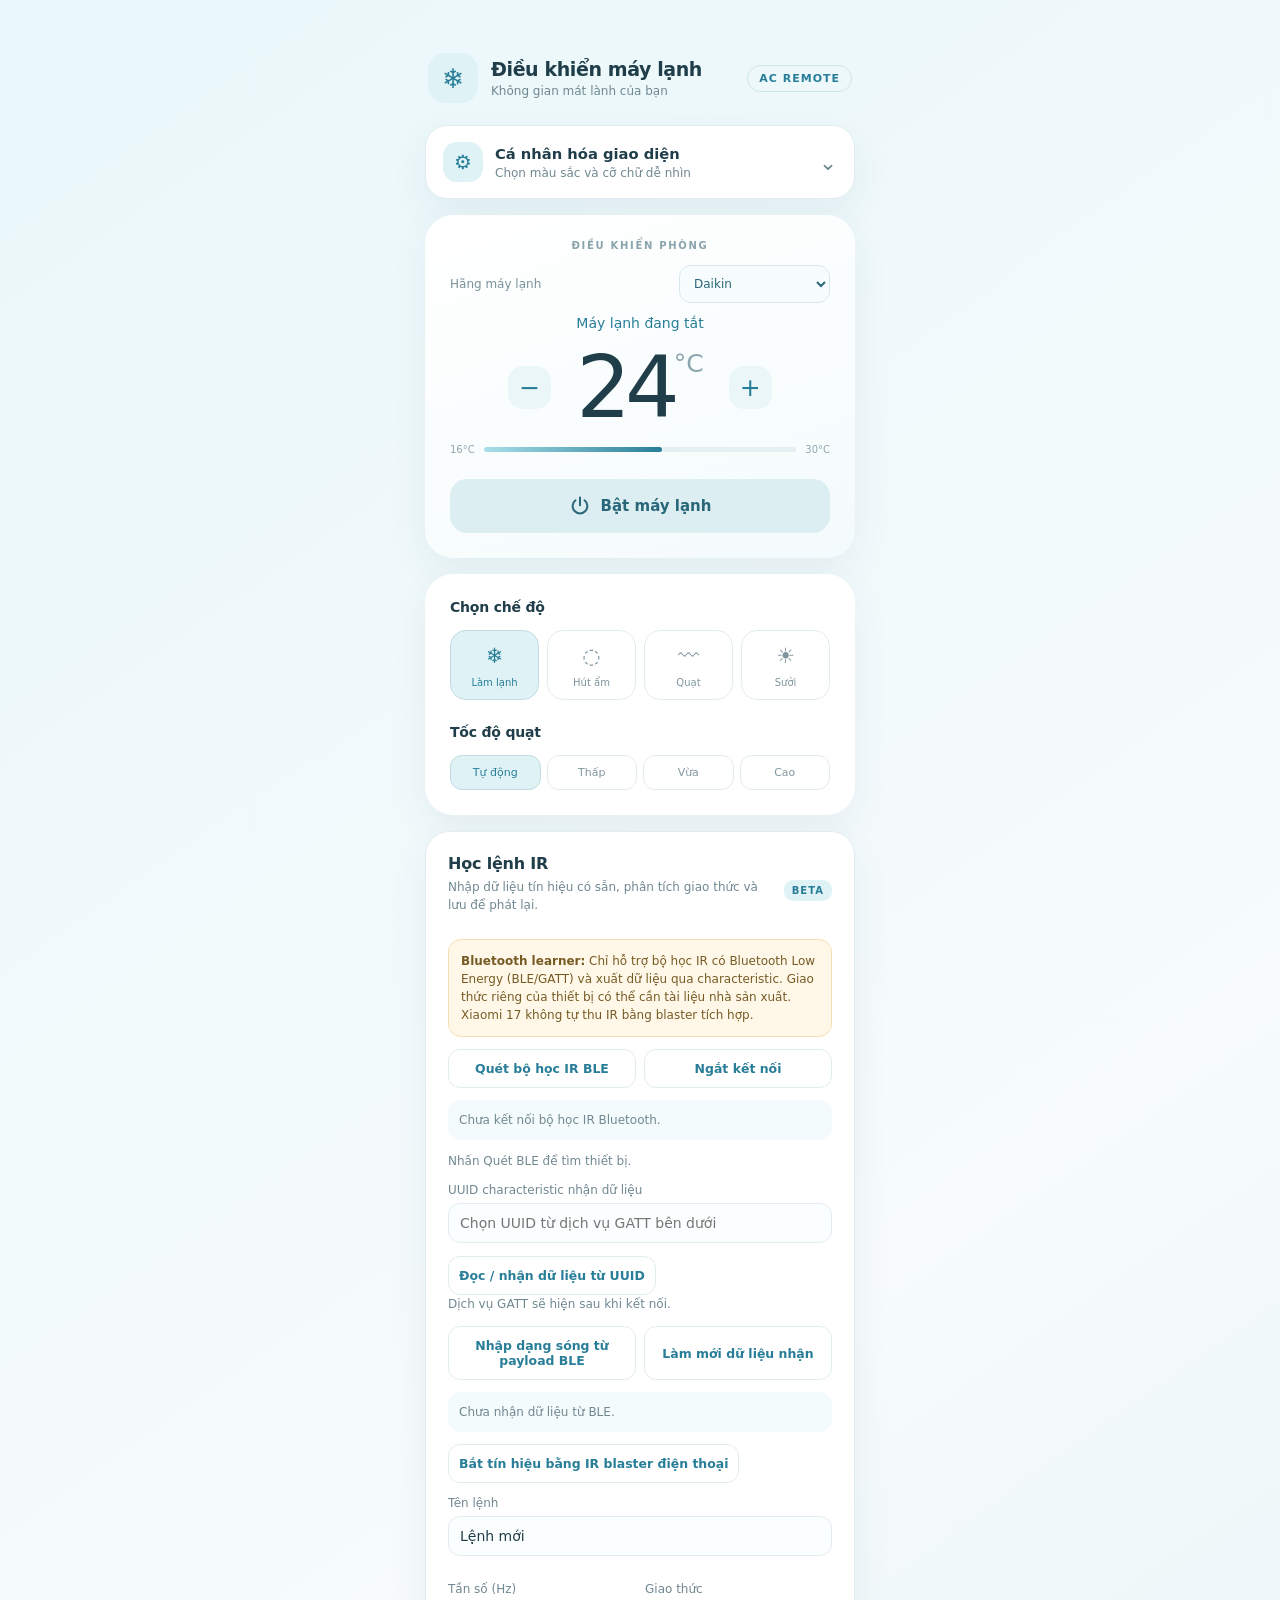
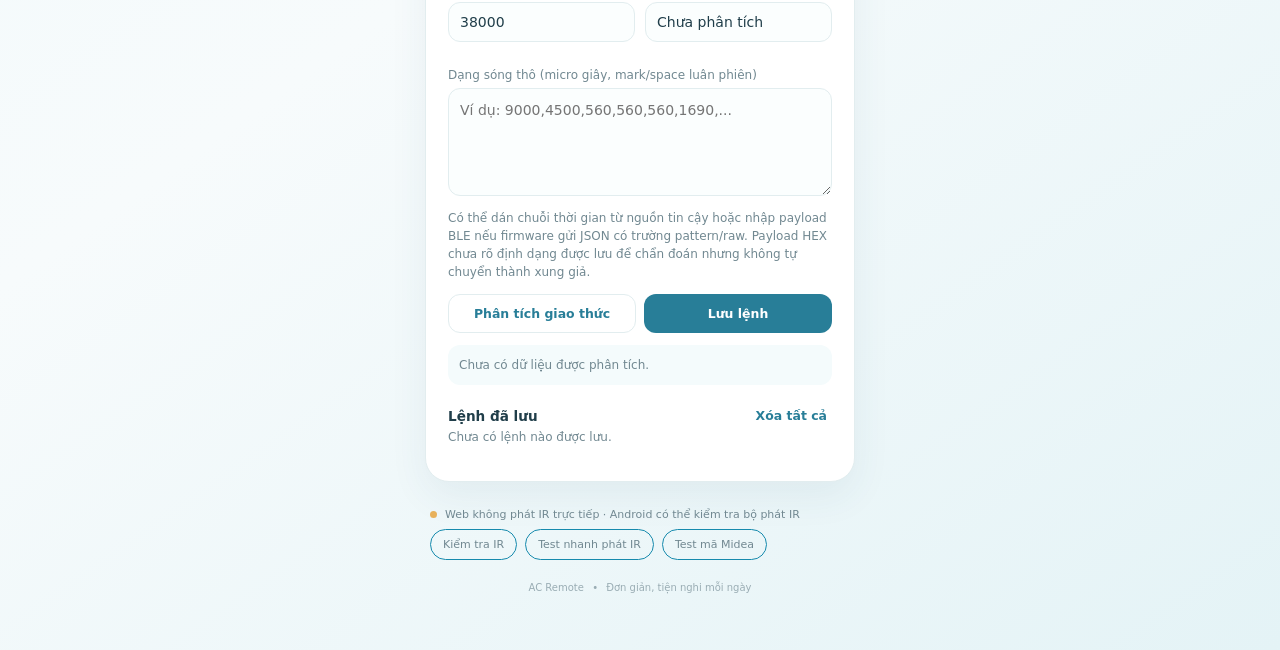
==== commit 370d3b22: "Update new version" ====
--- a/android/app/src/main/assets/web/index.html
+++ b/android/app/src/main/assets/web/index.html
@@ -48,6 +48,6 @@
   <div class="saved-heading"><strong>Lệnh đã lưu</strong><button type="button" id="clearLearnedIr" class="text-action">Xóa tất cả</button></div>
   <div id="learnedList" class="learned-list"><p class="learn-help">Chưa có lệnh nào được lưu.</p></div>
 </section>
-<section class="foot"><span class="dot"></span><span id="hint">Web không phát IR trực tiếp · Android có thể kiểm tra bộ phát IR</span><button type="button" id="checkIr" class="ir-check">Kiểm tra IR</button><button id="install" hidden>Cài ứng dụng</button></section>
+<section class="foot"><span class="dot"></span><span id="hint">Web không phát IR trực tiếp · Android có thể kiểm tra bộ phát IR</span><button type="button" id="checkIr" class="ir-check">Kiểm tra IR</button><button type="button" id="testIrPulse" class="ir-check">Test nhanh phát IR</button><button type="button" id="mideaSelfTest" class="ir-check">Test mã Midea</button><button id="install" hidden>Cài ứng dụng</button></section>
 <footer>AC Remote <span>•</span> Đơn giản, tiện nghi mỗi ngày</footer>
 </main><script src="app.js"></script></body></html>
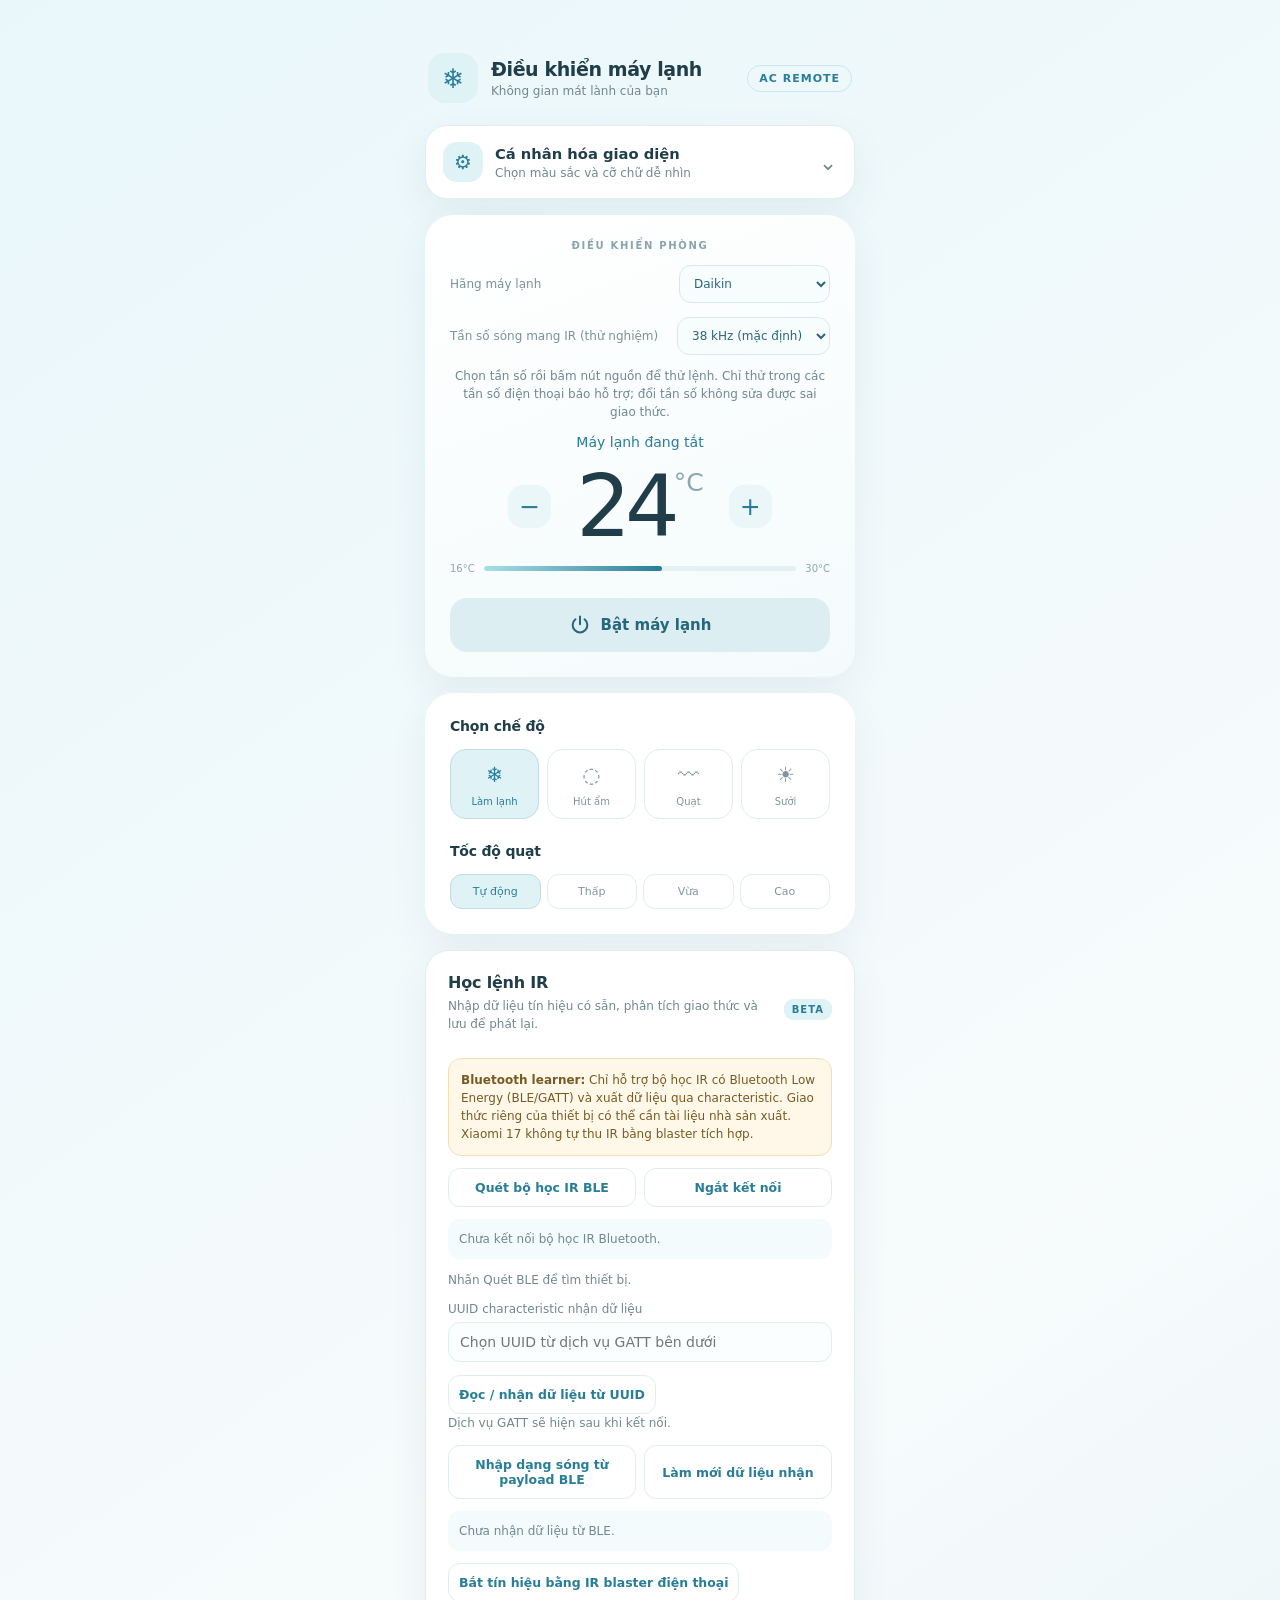
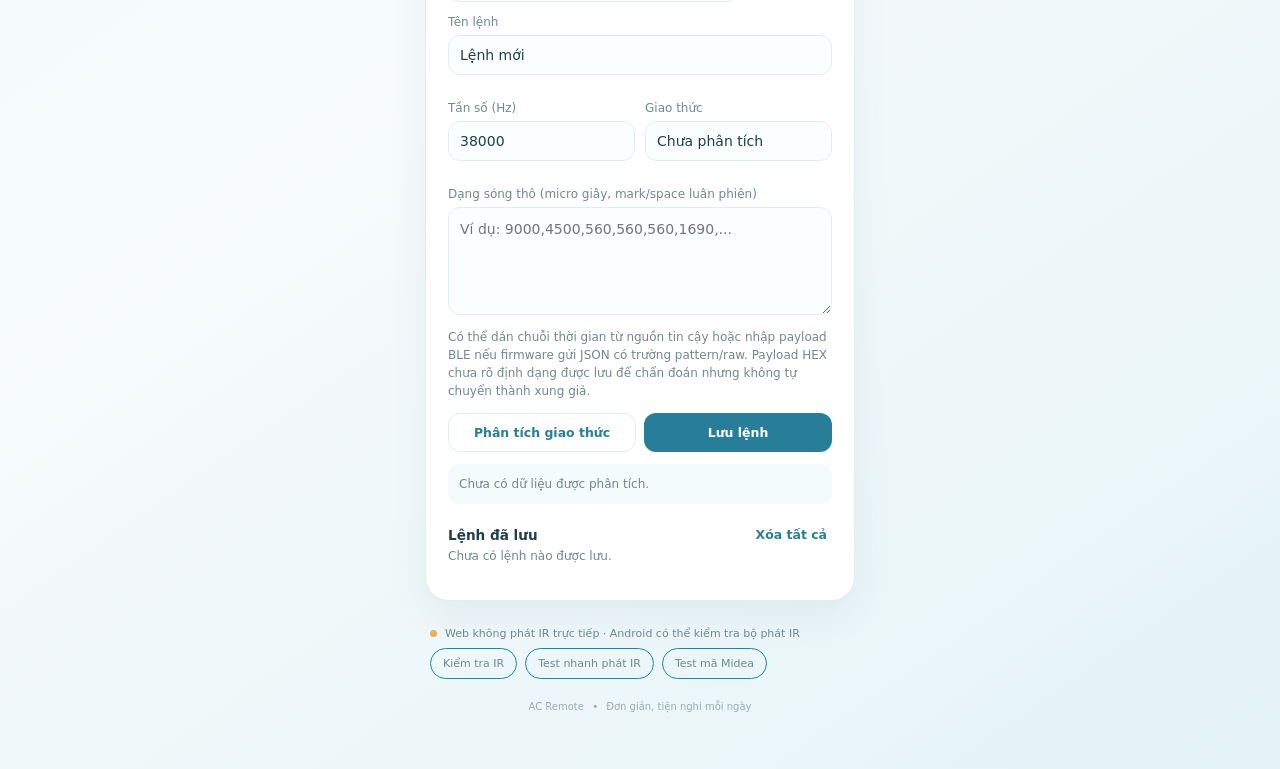
==== commit e6614a1f: "Update source code" ====
--- a/android/app/src/main/assets/web/index.html
+++ b/android/app/src/main/assets/web/index.html
@@ -24,7 +24,7 @@
     </div>
   </details>
 </section>
-<section class="room"><div class="eyebrow">ĐIỀU KHIỂN PHÒNG</div><label class="brand-select" for="brand">Hãng máy lạnh<select id="brand"><option>Daikin</option><option>Panasonic</option><option>LG</option><option>Samsung</option><option>Mitsubishi Electric</option><option>Toshiba</option><option>Sharp</option><option>Gree</option><option>Midea</option><option>Casper</option><option>AUX</option><option>Khác</option></select></label><div class="status" id="status">Đang tắt</div><div class="temperature"><button id="minus" aria-label="Giảm nhiệt độ">−</button><div><strong id="temp">24</strong><span>°C</span></div><button id="plus" aria-label="Tăng nhiệt độ">+</button></div><div class="range">16°C <div class="track"><div id="trackfill"></div></div> 30°C</div><button id="power" class="power" type="button" aria-label="Bật máy lạnh" aria-pressed="false"><svg class="power-icon" viewBox="0 0 24 24" width="22" height="22" aria-hidden="true" focusable="false"><path d="M12 2.75v8.5" fill="none" stroke="currentColor" stroke-width="2.2" stroke-linecap="round"/><path d="M7.05 5.8a8 8 0 1 0 9.9 0" fill="none" stroke="currentColor" stroke-width="2.2" stroke-linecap="round" stroke-linejoin="round"/></svg><span id="powerText">Bật máy lạnh</span></button></section>
+<section class="room"><div class="eyebrow">ĐIỀU KHIỂN PHÒNG</div><label class="brand-select" for="brand">Hãng máy lạnh<select id="brand"><option>Daikin</option><option>Panasonic</option><option>LG</option><option>Samsung</option><option>Mitsubishi Electric</option><option>Toshiba</option><option>Sharp</option><option>Gree</option><option>Midea</option><option>Reetech</option><option>Casper</option><option>AUX</option><option>Khác</option></select></label><label class="brand-select" for="irCarrier">Tần số sóng mang IR (thử nghiệm)<select id="irCarrier"><option value="36000">36 kHz</option><option value="38000" selected>38 kHz (mặc định)</option><option value="40000">40 kHz</option><option value="56000">56 kHz</option></select></label><p class="learn-help">Chọn tần số rồi bấm nút nguồn để thử lệnh. Chỉ thử trong các tần số điện thoại báo hỗ trợ; đổi tần số không sửa được sai giao thức.</p><div class="status" id="status">Đang tắt</div><div class="temperature"><button id="minus" aria-label="Giảm nhiệt độ">−</button><div><strong id="temp">24</strong><span>°C</span></div><button id="plus" aria-label="Tăng nhiệt độ">+</button></div><div class="range">16°C <div class="track"><div id="trackfill"></div></div> 30°C</div><button id="power" class="power" type="button" aria-label="Bật máy lạnh" aria-pressed="false"><svg class="power-icon" viewBox="0 0 24 24" width="22" height="22" aria-hidden="true" focusable="false"><path d="M12 2.75v8.5" fill="none" stroke="currentColor" stroke-width="2.2" stroke-linecap="round"/><path d="M7.05 5.8a8 8 0 1 0 9.9 0" fill="none" stroke="currentColor" stroke-width="2.2" stroke-linecap="round" stroke-linejoin="round"/></svg><span id="powerText">Bật máy lạnh</span></button></section>
 <section class="controls"><h2>Chọn chế độ</h2><div class="mode-grid"><button data-mode="COOL" class="mode selected"><b>❄</b><span>Làm lạnh</span></button><button data-mode="DRY" class="mode"><b>◌</b><span>Hút ẩm</span></button><button data-mode="FAN" class="mode"><b>〰</b><span>Quạt</span></button><button data-mode="HEAT" class="mode"><b>☀</b><span>Sưởi</span></button></div><h2>Tốc độ quạt</h2><div class="fans"><button data-fan="AUTO" class="selected">Tự động</button><button data-fan="LOW">Thấp</button><button data-fan="MED">Vừa</button><button data-fan="HIGH">Cao</button></div></section>
 
 <section class="learn card" aria-labelledby="learn-title">
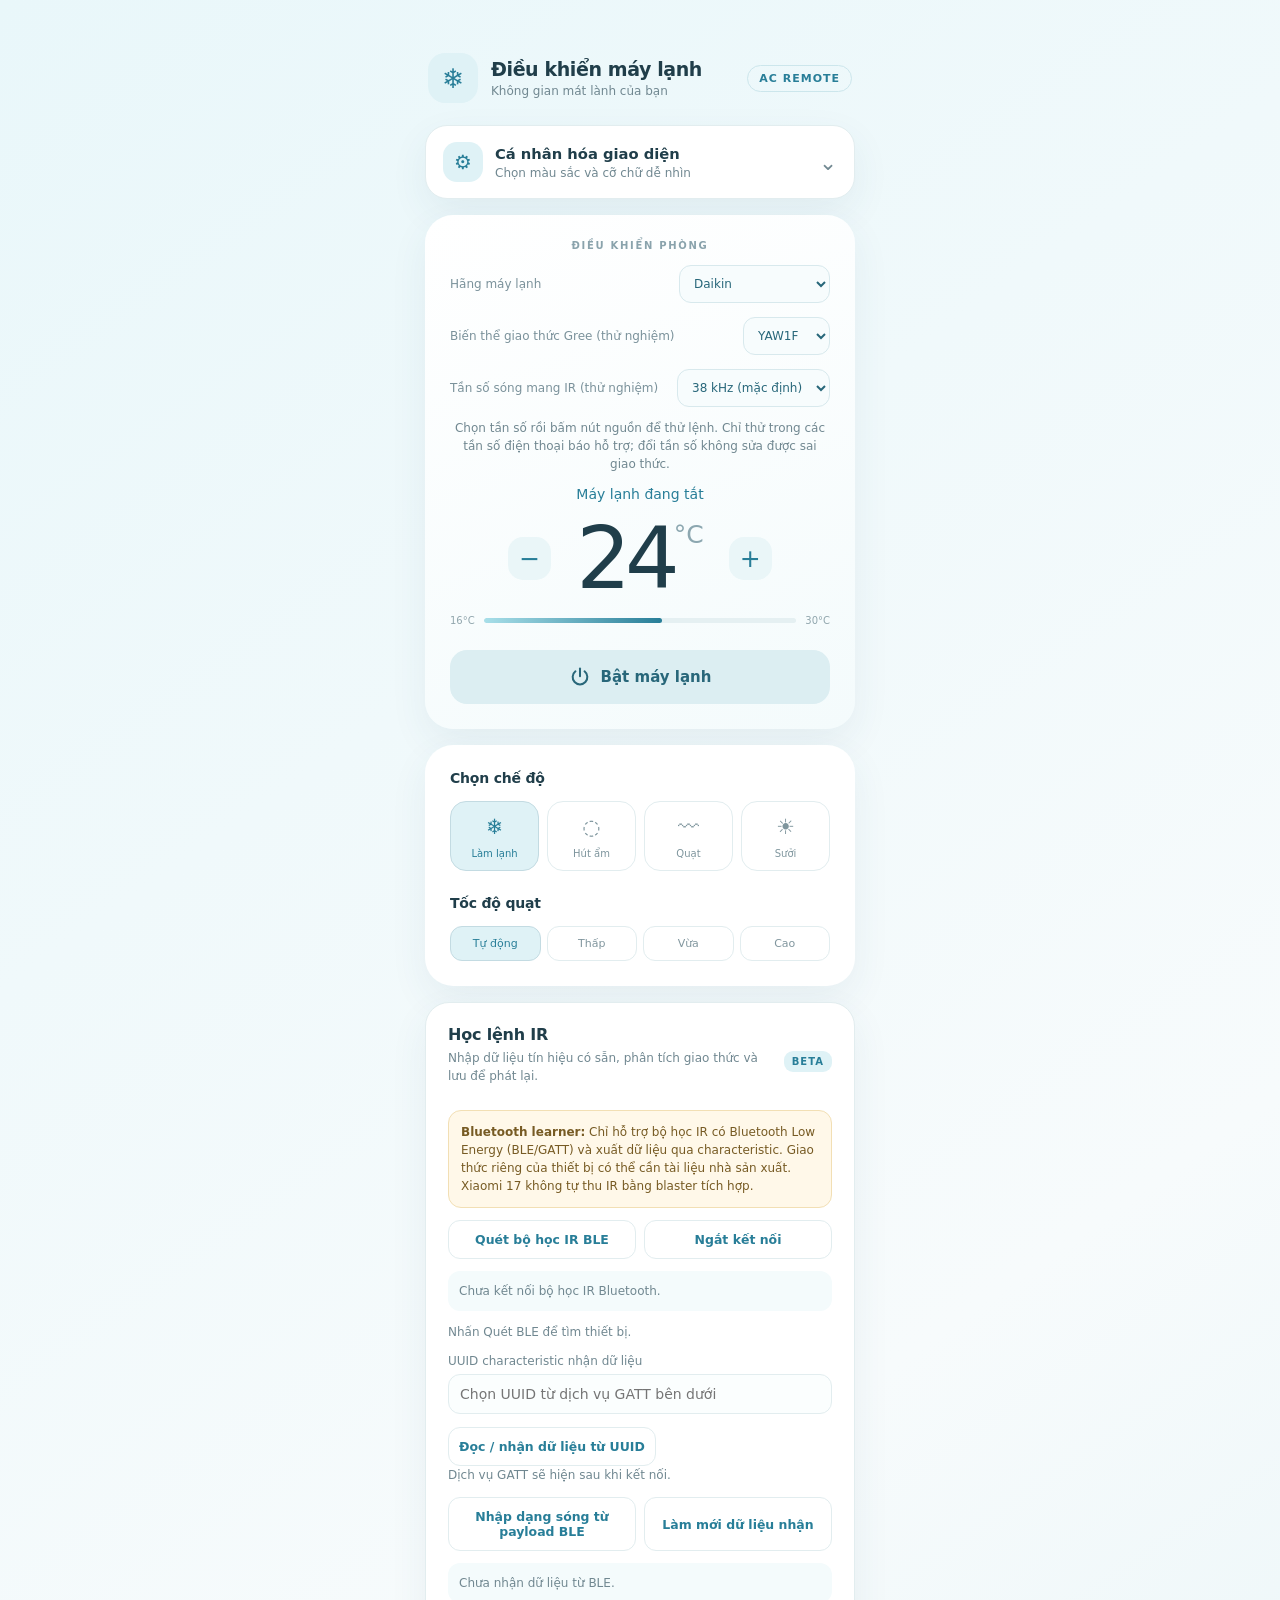
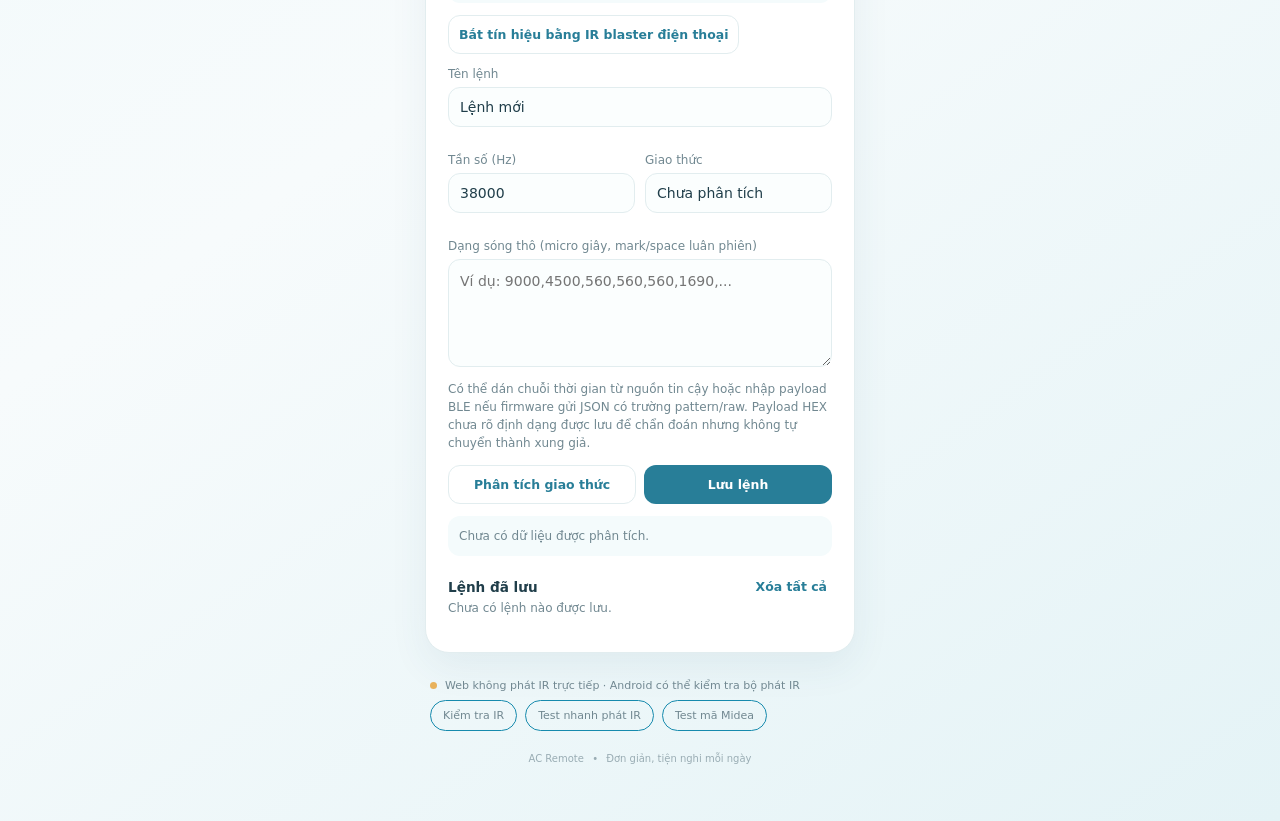
==== commit c5b6f53f: "Update source code" ====
--- a/android/app/src/main/assets/web/index.html
+++ b/android/app/src/main/assets/web/index.html
@@ -24,7 +24,7 @@
     </div>
   </details>
 </section>
-<section class="room"><div class="eyebrow">ĐIỀU KHIỂN PHÒNG</div><label class="brand-select" for="brand">Hãng máy lạnh<select id="brand"><option>Daikin</option><option>Panasonic</option><option>LG</option><option>Samsung</option><option>Mitsubishi Electric</option><option>Toshiba</option><option>Sharp</option><option>Gree</option><option>Midea</option><option>Reetech</option><option>Casper</option><option>AUX</option><option>Khác</option></select></label><label class="brand-select" for="irCarrier">Tần số sóng mang IR (thử nghiệm)<select id="irCarrier"><option value="36000">36 kHz</option><option value="38000" selected>38 kHz (mặc định)</option><option value="40000">40 kHz</option><option value="56000">56 kHz</option></select></label><p class="learn-help">Chọn tần số rồi bấm nút nguồn để thử lệnh. Chỉ thử trong các tần số điện thoại báo hỗ trợ; đổi tần số không sửa được sai giao thức.</p><div class="status" id="status">Đang tắt</div><div class="temperature"><button id="minus" aria-label="Giảm nhiệt độ">−</button><div><strong id="temp">24</strong><span>°C</span></div><button id="plus" aria-label="Tăng nhiệt độ">+</button></div><div class="range">16°C <div class="track"><div id="trackfill"></div></div> 30°C</div><button id="power" class="power" type="button" aria-label="Bật máy lạnh" aria-pressed="false"><svg class="power-icon" viewBox="0 0 24 24" width="22" height="22" aria-hidden="true" focusable="false"><path d="M12 2.75v8.5" fill="none" stroke="currentColor" stroke-width="2.2" stroke-linecap="round"/><path d="M7.05 5.8a8 8 0 1 0 9.9 0" fill="none" stroke="currentColor" stroke-width="2.2" stroke-linecap="round" stroke-linejoin="round"/></svg><span id="powerText">Bật máy lạnh</span></button></section>
+<section class="room"><div class="eyebrow">ĐIỀU KHIỂN PHÒNG</div><label class="brand-select" for="brand">Hãng máy lạnh<select id="brand"><option>Daikin</option><option>Panasonic</option><option>LG</option><option>Samsung</option><option>Mitsubishi Electric</option><option>Toshiba</option><option>Sharp</option><option>Gree</option><option>Midea</option><option>Reetech</option><option>Casper</option><option>AUX</option><option>Khác</option></select></label><label class="brand-select" for="greeModel">Biến thể giao thức Gree (thử nghiệm)<select id="greeModel"><option value="YAW1F">YAW1F</option><option value="YBOFB">YBOFB</option><option value="YX1FSF">YX1FSF</option></select></label><label class="brand-select" for="irCarrier">Tần số sóng mang IR (thử nghiệm)<select id="irCarrier"><option value="36000">36 kHz</option><option value="38000" selected>38 kHz (mặc định)</option><option value="40000">40 kHz</option><option value="56000">56 kHz</option></select></label><p class="learn-help">Chọn tần số rồi bấm nút nguồn để thử lệnh. Chỉ thử trong các tần số điện thoại báo hỗ trợ; đổi tần số không sửa được sai giao thức.</p><div class="status" id="status">Đang tắt</div><div class="temperature"><button id="minus" aria-label="Giảm nhiệt độ">−</button><div><strong id="temp">24</strong><span>°C</span></div><button id="plus" aria-label="Tăng nhiệt độ">+</button></div><div class="range">16°C <div class="track"><div id="trackfill"></div></div> 30°C</div><button id="power" class="power" type="button" aria-label="Bật máy lạnh" aria-pressed="false"><svg class="power-icon" viewBox="0 0 24 24" width="22" height="22" aria-hidden="true" focusable="false"><path d="M12 2.75v8.5" fill="none" stroke="currentColor" stroke-width="2.2" stroke-linecap="round"/><path d="M7.05 5.8a8 8 0 1 0 9.9 0" fill="none" stroke="currentColor" stroke-width="2.2" stroke-linecap="round" stroke-linejoin="round"/></svg><span id="powerText">Bật máy lạnh</span></button></section>
 <section class="controls"><h2>Chọn chế độ</h2><div class="mode-grid"><button data-mode="COOL" class="mode selected"><b>❄</b><span>Làm lạnh</span></button><button data-mode="DRY" class="mode"><b>◌</b><span>Hút ẩm</span></button><button data-mode="FAN" class="mode"><b>〰</b><span>Quạt</span></button><button data-mode="HEAT" class="mode"><b>☀</b><span>Sưởi</span></button></div><h2>Tốc độ quạt</h2><div class="fans"><button data-fan="AUTO" class="selected">Tự động</button><button data-fan="LOW">Thấp</button><button data-fan="MED">Vừa</button><button data-fan="HIGH">Cao</button></div></section>
 
 <section class="learn card" aria-labelledby="learn-title">
